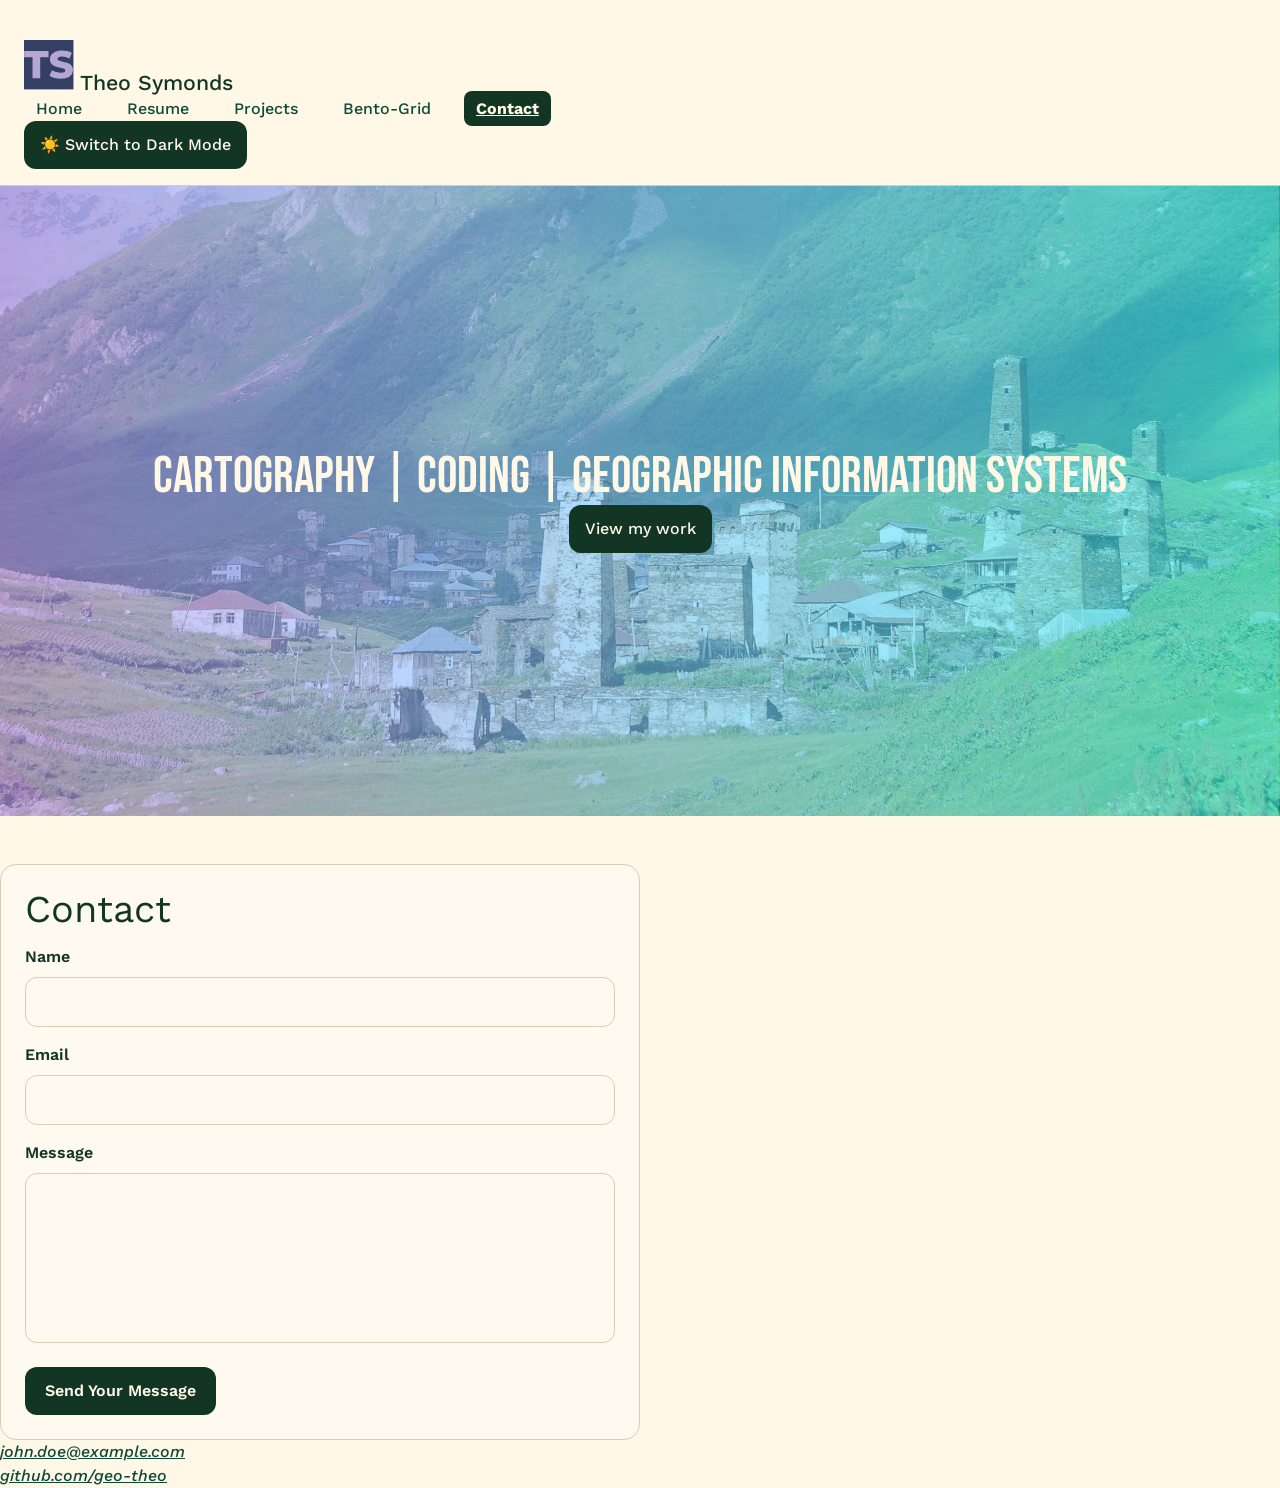
==== contact.html @ 36353e6b "desktop" ====
<!doctype html>
<html lang="en">
  <head>
    <meta charset="UTF-8" />
    <meta name="viewport" content="width=device-width, initial-scale=1.0" />
    <link rel="stylesheet" href="./styles/style.css" />
    <script src="./scripts/theme.js" defer></script>
    <title>Contact - Theo Symonds Portfolio</title>
  </head>

  <body>
    <a href="#main-content" class="skip-link">Skip to main content</a>

    <header id="page-header">
      <a href="index.html" class="logo">
        <img
          src="images/html_logo_TS.svg"
          width="50"
          height="50"
          alt="Logo image with initials TS"
        />
        <span>Theo Symonds</span>
      </a>

      <nav aria-label="Primary navigation">
        <ul>
          <li><a href="index.html">Home</a></li>
          <li><a href="resume.html">Resume</a></li>
          <li><a href="project.html">Projects</a></li>
          <li><a href="bento-grid.html">Bento-Grid</a></li>
          <li><a href="contact.html" aria-current="page">Contact</a></li>
        </ul>
      </nav>

      <button id="theme-toggle" type="button">Switch to Dark Mode</button>
    </header>

    <main id="main-content">
      <section id="hero">
        <p class="display-text">
          Cartography | Coding | Geographic Information Systems
        </p>
        <button>View my work</button>
      </section>

      <section class="page-section">
        <h1>Contact</h1>

        <form class="contact-form" action="#" method="post">
          <div>
            <label for="contact-name">Name</label>
            <input type="text" id="contact-name" name="name" required />
          </div>

          <div>
            <label for="contact-email">Email</label>
            <input type="email" id="contact-email" name="email" required />
          </div>

          <div>
            <label for="contact-message">Message</label>
            <textarea
              id="contact-message"
              name="message"
              rows="6"
              required
            ></textarea>
          </div>

          <button type="submit">Send Your Message</button>
        </form>
      </section>
    </main>

    <footer>
      <address>
        <a href="mailto:john.doe@example.com"> john.doe@example.com </a><br />
        <a href="https://github.com/geo-theo"> github.com/geo-theo </a>
      </address>
    </footer>
  </body>
</html>
---- styles/style.css ----
@import url("https://fonts.googleapis.com/css2?family=Bebas+Neue&family=Work+Sans:wght@400;500;600&display=swap");

:root {
  --page-bg: #fff8e7;
  --text: #123524;
  --heading: #123524;
  --link: #0f4a38;
  --button-bg: #123524;
  --button-text: #fff8e7;
  --header-bg: #fff8e7;
  --header-border: #d8cdb5;
  --nav-hover-bg: #f2ead7;
  --nav-current-bg: #123524;
  --nav-current-text: #fff8e7;
  --section-border: #d8cdb5;
  --section-bg: #fffaf0;
  --form-label: #123524;
  --input-bg: #fffaf0;
  --input-text: #123524;
  --input-border: #d8cdb5;
  --table-bg: #fffaf0;
  --table-text: #123524;
  --table-border: #d8cdb5;
  --table-head-bg: #f2ead7;
  --table-head-text: #123524;
  --project-card-bg: #fffaf0;
  --project-card-border: #d8cdb5;
  --project-card-text: #123524;
  --modal-backdrop: rgba(18, 53, 36, 0.72);
}

body.dark {
  --page-bg: #123524;
  --text: #fff8e7;
  --heading: #fff8e7;
  --link: #fff8e7;
  --button-bg: #fff8e7;
  --button-text: #123524;
  --header-bg: #123524;
  --header-border: #2f5d48;
  --nav-hover-bg: #1c4a35;
  --nav-current-bg: #fff8e7;
  --nav-current-text: #123524;
  --section-border: #2f5d48;
  --section-bg: #0f2d20;
  --form-label: #fff8e7;
  --input-bg: #fff8e7;
  --input-text: #123524;
  --input-border: #d8cdb5;
  --table-bg: #0f2d20;
  --table-text: #fff8e7;
  --table-border: #2f5d48;
  --table-head-bg: #0a2419;
  --table-head-text: #fff8e7;
  --project-card-bg: #0f2d20;
  --project-card-border: #2f5d48;
  --project-card-text: #fff8e7;
  --modal-backdrop: rgba(6, 22, 15, 0.82);
}

html {
  font-size: 16px; /* sets the root font size */
  box-sizing: border-box; /* Sets global default for box model */
  background-color: var(--page-bg);
}

*,
*::before,
*::after {
  box-sizing: inherit; /* Tells everything to inherit border-box by default */
}

* {
  margin: 0; /* remove default margin */
}

body {
  min-height: 100vh;
  background-color: var(--page-bg);
  color: var(--text);
  font-size: 1rem; /* 1rem equals 16px */
  line-height: 1.5rem;
  font-family: "Work Sans", Helvetica, Arial, sans-serif;
  -webkit-font-smoothing: antialiased; /* Improve text rendering */
}

input,
button,
textarea,
select {
  font: inherit; /* form controls inherit fonts */
}

p,
h1,
h2,
h3,
h4,
h5,
h6 {
  overflow-wrap: break-word; /* Avoid text overflows */
}

h1,
h2,
h3,
h4,
h5,
h6 {
  color: var(--heading);
  font-family: Poppins, "Work Sans", Helvetica, Arial, sans-serif;
  text-wrap: balance;
}

h1 {
  font-size: 2.36875rem;
  font-weight: 400;
  line-height: 2.5rem;
  margin-bottom: 1rem;
}

h2 {
  font-size: 1.77688rem;
  font-weight: 500;
  line-height: 2rem;
  margin-bottom: 0.75rem;
}

h3 {
  font-size: 1.33313rem;
  font-weight: 600;
  line-height: 1.5rem;
  margin-bottom: 0.5rem;
}

h4 {
  font-size: 1rem;
  font-weight: 600;
  line-height: 1.25rem;
  text-transform: uppercase;
}

p {
  text-wrap: pretty;
}

a {
  color: var(--link);
  font-weight: 500;
}

button {
  padding: 0.75rem 1rem;
  background-color: var(--button-bg);
  color: var(--button-text);
  border-radius: 0.75rem;
  border: none;
  font-weight: 500;
}

.display-text {
  font-family: "Bebas Neue", "Work Sans", Helvetica, Arial, sans-serif;
  font-size: 3.1575rem;
  font-weight: 400;
  line-height: 3.5rem;
}

section.page-section {
  padding: 1.5rem;
  border-radius: 1rem;
  border: 1px solid var(--section-border);
  background-color: var(--section-bg);
  margin: 1 auto 1rem auto;
  width: 50%;
  max-width: 1080px;
}

#page-header {
  padding: 1rem 1.5rem;

  position: sticky;
  top: 0;
  z-index: 1000;

  background-color: var(--header-bg);
  border-bottom: 1px solid var(--header-border);
}

#page-header .logo {
  color: var(--heading);
  font-family: Poppins, "Work Sans", Helvetica, Arial, sans-serif;
  text-decoration: none;
  font-size: 1.3333rem;
}

#hero {
  background-image: url("../images/header_hero.jpg");
  background-size: cover;
  background-position: center;

  height: 70vh;

  display: flex;
  flex-direction: column;
  justify-content: center;
  align-items: center;

  text-align: center;
  color: #fff8e7;

  margin-bottom: 3rem;
}

#page-header img {
  height: 50px;
  width: auto;
}

#page-header nav ul {
  list-style: none;
  padding: 0;
}

#page-header nav li {
  display: inline-block;
  margin-right: 1rem;
}

#page-header nav a {
  text-decoration: none;
  color: var(--link);
  padding: 0.5rem 0.75rem;
  border-radius: 0.5rem;
}

#page-header nav a:hover {
  background-color: var(--nav-hover-bg);
}

#page-header {
  padding: 1rem 1.5rem;
}

/* Resume page spacing */
.resume h1 {
  margin-bottom: 1.5rem;
}
.resume h2 {
  margin-top: 2rem;
  margin-bottom: 0.75rem;
}
.resume h3 {
  margin-top: 1rem;
  margin-bottom: 0.5rem;
}

.resume p {
  margin-bottom: 0.5rem;
}

.resume ul {
  margin-top: 0.5rem;
  margin-left: 1.25rem;
  margin-bottom: 1rem;
}

.resume li {
  margin-bottom: 0.25rem;
}

.resume > section {
  margin-bottom: 2rem;
}

.resume {
  color: var(--text);
}

/* =========================
   CONTACT FORM (fix labels + alignment)
   ========================= */

.contact-form {
  max-width: 600px;
}

.contact-form div {
  margin-bottom: 1rem;
}

.contact-form label {
  display: block;
  color: var(--form-label);
  font-weight: 600;
  margin-bottom: 0.5rem;
}

.contact-form input,
.contact-form textarea {
  display: block;
  width: 100%;
  padding: 0.75rem;
  border: 1px solid var(--input-border);
  border-radius: 0.75rem;
  background: var(--input-bg);
  color: var(--input-text);
}

.contact-form textarea {
  resize: none;
}

.contact-form button {
  margin-top: 0.5rem;
  background-color: var(--button-bg);
  color: var(--button-text);
  padding: 0.75rem 1.25rem;
  border-radius: 0.75rem;
  border: none;
  font-weight: 600;
  cursor: pointer;
}

.contact-form button:hover {
  background-color: var(--link);
}

/* Courses table */
.courses-table {
  width: 100%;
  border-collapse: collapse;
  margin-top: 1rem;

  background-color: var(--table-bg);
  color: var(--table-text);
}

.courses-table th,
.courses-table td {
  border: 1px solid var(--table-border);
  padding: 0.75rem;
  vertical-align: top;
}

/* Header row */
.courses-table thead th {
  background-color: var(--table-head-bg);
  color: var(--table-head-text);
  text-align: left;
}

/* Row headers (course names) */
.courses-table tbody th {
  font-weight: 600;
  color: var(--table-text);
}

/* Projects section */
.projects-section {
  width: min(100% - 2rem, 1080px);
  margin: 0 auto 3rem;
}

.projects-section h1 {
  margin-bottom: 1.5rem;
}

.projects-grid {
  display: grid;
  grid-template-columns: repeat(3, minmax(0, 1fr));
  gap: 1.25rem;
}

.project-card {
  background-color: var(--project-card-bg);
  border: 1px solid var(--project-card-border);
  border-radius: 1rem;
  padding: 1.25rem;
  margin-bottom: 1rem;
}

.project-card h2,
.project-card h3 {
  margin-bottom: 0.5rem;
}

.project-card p {
  margin-bottom: 0.75rem;
  color: var(--project-card-text);
}

.project-modal-button {
  width: 100%;
  margin-top: 0.75rem;
  cursor: pointer;
}

.project-link {
  color: var(--link);
  text-decoration: underline;
}

.project-link:hover {
  text-decoration: none;
}

.project-img {
  width: 100%;
  height: auto;
  border-radius: 0.75rem;
  margin: 0.75rem 0;
  display: block;
}

.project-modal {
  width: min(100% - 2rem, 720px);
  max-height: 90vh;
  padding: 0;
  border: none;
  border-radius: 1rem;
  background: transparent;
  color: var(--text);
}

.project-modal::backdrop {
  background: var(--modal-backdrop);
}

.modal-card {
  position: relative;
  max-height: 90vh;
  overflow: auto;
  padding: 1.5rem;
  background-color: var(--project-card-bg);
  border: 1px solid var(--project-card-border);
  border-radius: 1rem;
}

.modal-close {
  position: absolute;
  top: 0.75rem;
  right: 0.75rem;
  width: 2.5rem;
  height: 2.5rem;
  padding: 0;
  border-radius: 999px;
  font-size: 1.5rem;
  line-height: 1;
  cursor: pointer;
}

.modal-img {
  display: block;
  width: 100%;
  aspect-ratio: 16 / 9;
  object-fit: cover;
  border-radius: 0.75rem;
  margin-bottom: 1.25rem;
}

.modal-card h2 {
  padding-right: 3rem;
}

.modal-card p,
.modal-card li {
  color: var(--project-card-text);
}

.modal-card ul {
  margin-top: 1rem;
  margin-left: 1.25rem;
}

.modal-card li {
  margin-bottom: 0.5rem;
}

/* =========================
   BENTO GRID
   ========================= */

/* BENTO GRID (desktop layout) */
.bento-grid {
  display: grid;
  gap: 18px;

  /* 4 columns gives you the "quarter" concept cleanly */
  grid-template-columns: repeat(4, 1fr);
  grid-auto-rows: 140px;

  /* Named layout */
  grid-template-areas:
    "left  sq1   sq2   right"
    "left  horiz horiz right"
    "left  bigsq recta right"
    "left  bigsq rectb right";
}

/* Each tile clips the image */
.bento-item {
  overflow: hidden;
  border-radius: 18px; /* optional */
}

/* The key: images fill tiles with no white space */
.bento-item img {
  width: 100%;
  height: 100%;
  display: block;
  object-fit: cover;
  object-position: center;
}

/* Map items to grid areas */
.left-vert {
  grid-area: left;
}
.sq1 {
  grid-area: sq1;
}
.sq2 {
  grid-area: sq2;
}
.horiz {
  grid-area: horiz;
}
.right-vert {
  grid-area: right;
}

.big-sq {
  grid-area: bigsq;
}
.rect-a {
  grid-area: recta;
}
.rect-b {
  grid-area: rectb;
}

/* Responsive: collapse to a simple, good-looking flow */
@media (max-width: 900px) {
  .projects-grid {
    grid-template-columns: repeat(2, minmax(0, 1fr));
  }

  .bento-grid {
    grid-template-columns: repeat(2, 1fr);
    grid-auto-rows: 160px;
    grid-template-areas: none;
  }

  /* Let items auto-flow, but keep some visual hierarchy */
  .left-vert,
  .right-vert,
  .horiz {
    grid-column: span 2;
  }

  .big-sq {
    grid-column: span 2;
    grid-auto-rows: 220px;
  }
}

@media (max-width: 520px) {
  .projects-grid {
    grid-template-columns: 1fr;
  }

  .bento-grid {
    grid-template-columns: 1fr;
    grid-auto-rows: 180px;
  }

  .left-vert,
  .right-vert,
  .horiz,
  .big-sq {
    grid-column: span 1;
  }
}

/* Skip link */
.skip-link {
  visibility: hidden;
}

.skip-link:focus {
  visibility: visible;
}

/* Aria Label */
#page-header nav a[aria-current="page"] {
  font-weight: 700;
  text-decoration: underline;
  background-color: var(--nav-current-bg);
  color: var(--nav-current-text);
}

/* Reduced Motion */
@media (prefers-reduced-motion: reduce) {
  * {
    animation-duration: 0.01ms !important;
    animation-iteration-count: 1 !important;
    animation-delay: 0.01ms !important;
    transition-duration: 0.01ms !important;
    transition-delay: 0.01ms !important;
    scroll-behavior: auto !important;
  }
}
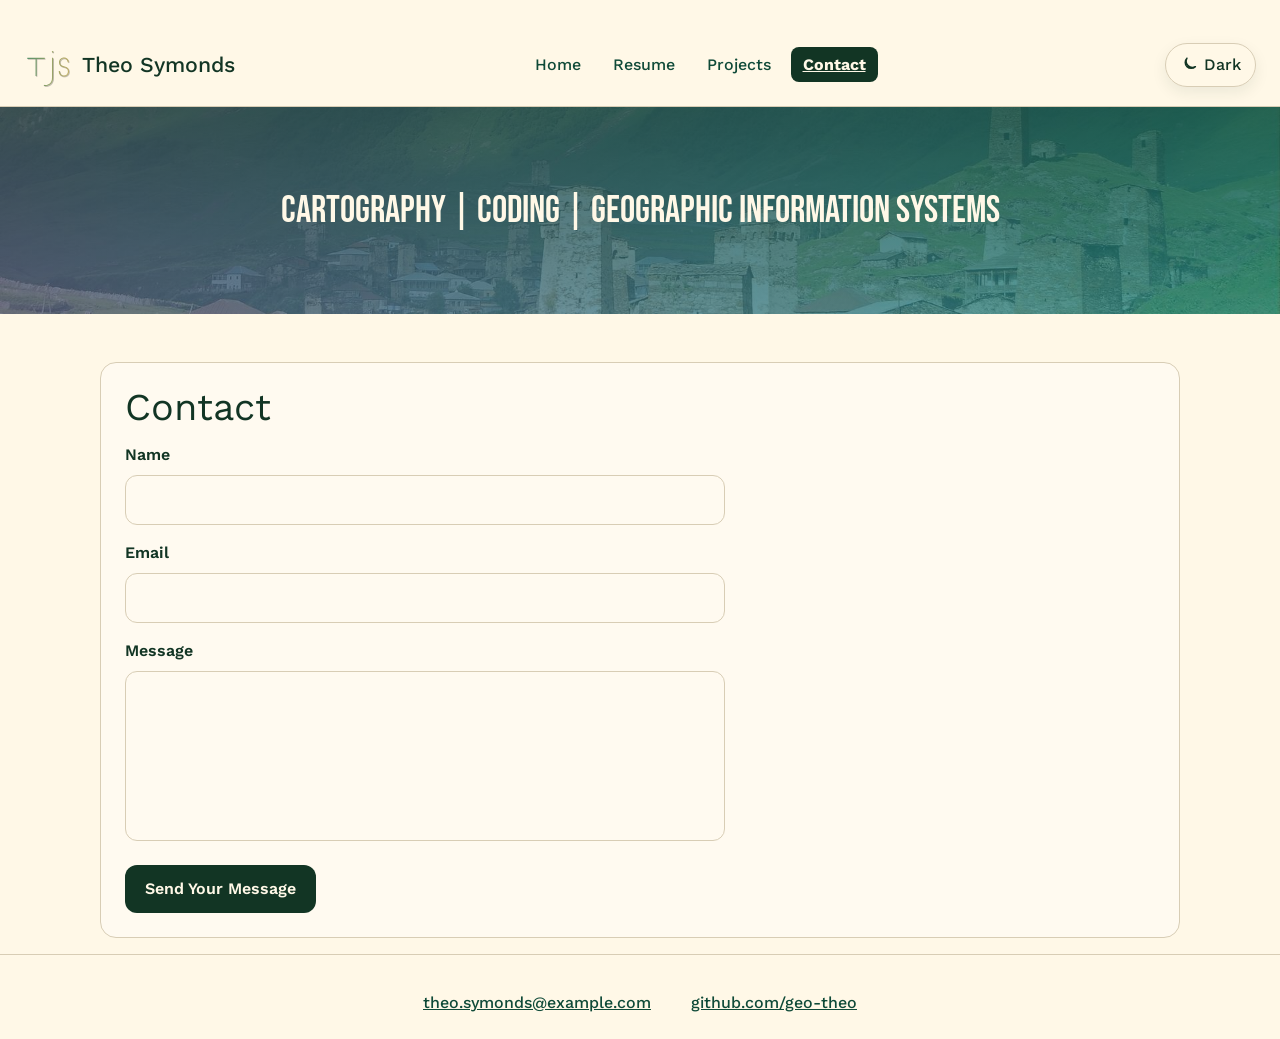
==== commit 8a466ba9: "web upload" ====
--- a/contact.html
+++ b/contact.html
@@ -27,12 +27,11 @@
           <li><a href="index.html">Home</a></li>
           <li><a href="resume.html">Resume</a></li>
           <li><a href="project.html">Projects</a></li>
-          <li><a href="bento-grid.html">Bento-Grid</a></li>
           <li><a href="contact.html" aria-current="page">Contact</a></li>
         </ul>
       </nav>
 
-      <button id="theme-toggle" type="button">Switch to Dark Mode</button>
+      <button id="theme-toggle" type="button">Theme</button>
     </header>
 
     <main id="main-content">
@@ -40,7 +39,6 @@
         <p class="display-text">
           Cartography | Coding | Geographic Information Systems
         </p>
-        <button>View my work</button>
       </section>
 
       <section class="page-section">
@@ -74,7 +72,7 @@
 
     <footer>
       <address>
-        <a href="mailto:john.doe@example.com"> john.doe@example.com </a><br />
+        <a href="mailto:theo.symonds@example.com"> theo.symonds@example.com </a><br />
         <a href="https://github.com/geo-theo"> github.com/geo-theo </a>
       </address>
     </footer>
--- a/styles/style.css
+++ b/styles/style.css
@@ -1,4 +1,4 @@
-@import url("https://fonts.googleapis.com/css2?family=Bebas+Neue&family=Work+Sans:wght@400;500;600&display=swap");
+@import url("https://fonts.googleapis.com/css2?family=Bebas+Neue&family=Parisienne&family=Work+Sans:wght@400;500;600&display=swap");
 
 :root {
   --page-bg: #fff8e7;
@@ -149,20 +149,70 @@
   font-weight: 500;
 }
 
-button {
+button,
+.button {
+  display: inline-block;
   padding: 0.75rem 1rem;
   background-color: var(--button-bg);
   color: var(--button-text);
   border-radius: 0.75rem;
   border: none;
   font-weight: 500;
+  text-align: center;
+  text-decoration: none;
+  cursor: pointer;
+}
+
+button:hover,
+.button:hover {
+  filter: brightness(1.1);
+}
+
+#theme-toggle {
+  display: inline-flex;
+  align-items: center;
+  gap: 0.45rem;
+  padding: 0.55rem 0.85rem;
+  background-color: transparent;
+  color: var(--text);
+  border: 1px solid var(--header-border);
+  border-radius: 999px;
+  box-shadow: 0 0.35rem 0.9rem rgba(18, 53, 36, 0.08);
+}
+
+#theme-toggle:hover {
+  background-color: var(--nav-hover-bg);
+  filter: none;
+  transform: translateY(-1px);
+}
+
+.theme-toggle-icon {
+  width: 1.1rem;
+  height: 1.1rem;
+  fill: none;
+  stroke: currentColor;
+  stroke-width: 2;
+  stroke-linecap: round;
+  stroke-linejoin: round;
+}
+
+a:focus-visible,
+button:focus-visible {
+  outline: 3px solid #ffbf47;
+  outline-offset: 3px;
+}
+
+.button-secondary {
+  background-color: var(--page-bg);
+  color: var(--text);
+  border: 2px solid var(--text);
 }
 
 .display-text {
   font-family: "Bebas Neue", "Work Sans", Helvetica, Arial, sans-serif;
-  font-size: 3.1575rem;
+  font-size: 2.36875rem;
   font-weight: 400;
-  line-height: 3.5rem;
+  line-height: 2.75rem;
 }
 
 section.page-section {
@@ -170,8 +220,8 @@
   border-radius: 1rem;
   border: 1px solid var(--section-border);
   background-color: var(--section-bg);
-  margin: 1 auto 1rem auto;
-  width: 50%;
+  margin: 1rem auto;
+  width: min(100% - 2rem, 1080px);
   max-width: 1080px;
 }
 
@@ -184,9 +234,18 @@
 
   background-color: var(--header-bg);
   border-bottom: 1px solid var(--header-border);
+
+  display: flex;
+  align-items: center;
+  justify-content: space-between;
+  gap: 1rem;
+  flex-wrap: wrap;
 }
 
 #page-header .logo {
+  display: flex;
+  align-items: center;
+  gap: 0.5rem;
   color: var(--heading);
   font-family: Poppins, "Work Sans", Helvetica, Arial, sans-serif;
   text-decoration: none;
@@ -194,11 +253,16 @@
 }
 
 #hero {
-  background-image: url("../images/header_hero.jpg");
+  background-image: linear-gradient(
+      rgba(18, 53, 36, 0.7),
+      rgba(18, 53, 36, 0.45)
+    ),
+    url("../images/header_hero.jpg");
   background-size: cover;
   background-position: center;
 
-  height: 70vh;
+  min-height: 23vh;
+  padding: 1.5rem;
 
   display: flex;
   flex-direction: column;
@@ -211,19 +275,57 @@
   margin-bottom: 3rem;
 }
 
+#hero.home-hero {
+  min-height: 70vh;
+  padding: 3rem 1.5rem;
+}
+
+#hero h1 {
+  color: #fff8e7;
+  font-size: 4.20875rem;
+  font-weight: 600;
+  line-height: 4.5rem;
+  margin-bottom: 1rem;
+}
+
+.eyebrow {
+  color: #fff8e7;
+  font-family: "Bebas Neue", "Work Sans", Helvetica, Arial, sans-serif;
+  font-size: 2.36875rem;
+  line-height: 2.75rem;
+  margin-bottom: 0.75rem;
+}
+
+.hero-summary {
+  max-width: 680px;
+  color: #fff8e7;
+  font-size: 1.125rem;
+  line-height: 1.75rem;
+  margin-bottom: 1.5rem;
+}
+
+.hero-actions {
+  display: flex;
+  flex-wrap: wrap;
+  justify-content: center;
+  gap: 1rem;
+}
+
 #page-header img {
   height: 50px;
   width: auto;
 }
 
 #page-header nav ul {
+  display: flex;
+  flex-wrap: wrap;
+  gap: 0.5rem;
   list-style: none;
   padding: 0;
 }
 
 #page-header nav li {
-  display: inline-block;
-  margin-right: 1rem;
+  display: block;
 }
 
 #page-header nav a {
@@ -241,39 +343,242 @@
   padding: 1rem 1.5rem;
 }
 
-/* Resume page spacing */
+.home-section {
+  width: min(100% - 2rem, 1080px);
+  margin: 0 auto 3rem;
+  padding: 1.5rem;
+  background-color: var(--section-bg);
+  border: 1px solid var(--section-border);
+  border-radius: 1rem;
+}
+
+.home-section p {
+  max-width: 760px;
+}
+
+.home-section h2 {
+  text-align: center;
+}
+
+.about-quote-section {
+  width: min(100% - 2rem, 1080px);
+  margin: 0 auto 3rem;
+  padding: 3rem 0;
+  text-align: center;
+  overflow: hidden;
+}
+
+.about-quote-section h2 {
+  margin-bottom: 1.25rem;
+}
+
+.about-layout {
+  display: grid;
+  grid-template-columns: 11rem minmax(0, 1fr) 12rem;
+  align-items: center;
+  gap: 1.5rem;
+}
+
+.about-quote-section blockquote {
+  min-width: 0;
+  margin: 0 auto;
+  padding: 1rem 0;
+}
+
+.about-graphic {
+  display: block;
+  width: 100%;
+  max-height: 24rem;
+  object-fit: contain;
+  pointer-events: none;
+  user-select: none;
+}
+
+.about-graphic-left {
+  justify-self: end;
+}
+
+.about-graphic-right {
+  justify-self: start;
+}
+
+.about-quote-section p {
+  color: var(--text);
+  font-family: "Parisienne", cursive;
+  font-size: 2.35rem;
+  font-weight: 400;
+  line-height: 3rem;
+  max-width: none;
+  text-shadow:
+    0 0 8px rgba(255, 191, 71, 0.55),
+    0 0 18px rgba(255, 191, 71, 0.35);
+}
+
+body.dark .about-quote-section p {
+  text-shadow:
+    0 0 8px rgba(255, 248, 231, 0.45),
+    0 0 18px rgba(255, 191, 71, 0.28);
+}
+
+.featured-projects-grid {
+  display: grid;
+  grid-template-columns: repeat(3, minmax(0, 1fr));
+  gap: 1.25rem;
+}
+
+.featured-projects-grid .project-card {
+  display: flex;
+  flex-direction: column;
+}
+
+.featured-projects-grid .project-card .button {
+  margin-top: auto;
+}
+
+.skills-list {
+  display: flex;
+  flex-wrap: wrap;
+  gap: 0.75rem;
+  list-style: none;
+  padding: 0;
+}
+
+.skills-list li {
+  display: flex;
+  align-items: center;
+  gap: 0.75rem;
+  padding: 0.85rem 1.1rem;
+  background-color: var(--page-bg);
+  border: 1px solid var(--section-border);
+  border-radius: 0.75rem;
+  font-weight: 600;
+  box-shadow: 0 0.5rem 1.25rem rgba(18, 53, 36, 0.08);
+}
+
+.skill-logo {
+  display: block;
+  width: 2.75rem;
+  height: 2.75rem;
+  object-fit: contain;
+  flex: 0 0 auto;
+}
+
+.skill-logo-monochrome {
+  padding: 0.35rem;
+  background-color: #fff8e7;
+  border-radius: 0.65rem;
+}
+
+footer {
+  padding: 1.5rem;
+  text-align: center;
+  background-color: var(--header-bg);
+  border-top: 1px solid var(--header-border);
+}
+
+footer address {
+  display: flex;
+  flex-wrap: wrap;
+  justify-content: center;
+  gap: 0.75rem 1.25rem;
+  margin-top: 0.75rem;
+  font-style: normal;
+}
+
+/* Resume accordion */
+section.page-section.resume {
+  background-color: transparent;
+  border: none;
+  border-radius: 0;
+  color: var(--text);
+}
+
 .resume h1 {
   margin-bottom: 1.5rem;
-}
-.resume h2 {
-  margin-top: 2rem;
+  text-align: center;
+}
+
+.resume-accordion {
+  display: grid;
+  gap: 1rem;
+}
+
+.accordion-panel {
+  background-color: var(--page-bg);
+  border: 1px solid var(--section-border);
+  border-radius: 1rem;
+  box-shadow: 0 0.5rem 1.25rem rgba(18, 53, 36, 0.08);
+  overflow: hidden;
+}
+
+.accordion-panel summary {
+  display: flex;
+  align-items: center;
+  justify-content: space-between;
+  gap: 1rem;
+  padding: 1rem 1.25rem;
+  color: var(--heading);
+  font-family: Poppins, "Work Sans", Helvetica, Arial, sans-serif;
+  font-size: 1.33313rem;
+  font-weight: 600;
+  cursor: pointer;
+  list-style: none;
+}
+
+.accordion-panel summary::-webkit-details-marker {
+  display: none;
+}
+
+.accordion-panel summary::after {
+  content: "+";
+  display: grid;
+  place-items: center;
+  width: 2rem;
+  height: 2rem;
+  border-radius: 999px;
+  background-color: var(--button-bg);
+  color: var(--button-text);
+  flex: 0 0 auto;
+}
+
+.accordion-panel[open] summary::after {
+  content: "-";
+}
+
+.accordion-panel summary:hover {
+  background-color: var(--nav-hover-bg);
+}
+
+.accordion-panel summary:focus-visible {
+  outline: 3px solid #ffbf47;
+  outline-offset: -3px;
+}
+
+.accordion-body {
+  padding: 0 1.25rem 1.25rem;
+}
+
+.accordion-body h2 {
+  font-size: 1.33313rem;
+  line-height: 1.75rem;
   margin-bottom: 0.75rem;
 }
-.resume h3 {
-  margin-top: 1rem;
+
+.accordion-body p {
   margin-bottom: 0.5rem;
 }
 
-.resume p {
-  margin-bottom: 0.5rem;
-}
-
-.resume ul {
+.accordion-body ul:not(.skills-list) {
   margin-top: 0.5rem;
   margin-left: 1.25rem;
-  margin-bottom: 1rem;
-}
-
-.resume li {
+}
+
+.accordion-body li {
   margin-bottom: 0.25rem;
 }
 
-.resume > section {
-  margin-bottom: 2rem;
-}
-
-.resume {
-  color: var(--text);
+.table-scroll {
+  overflow-x: auto;
 }
 
 /* =========================
@@ -377,6 +682,7 @@
   border-radius: 1rem;
   padding: 1.25rem;
   margin-bottom: 1rem;
+  box-shadow: 0 0.5rem 1.25rem rgba(18, 53, 36, 0.08);
 }
 
 .project-card h2,
@@ -413,8 +719,11 @@
 }
 
 .project-modal {
+  position: fixed;
+  inset: 0;
   width: min(100% - 2rem, 720px);
   max-height: 90vh;
+  margin: auto;
   padding: 0;
   border: none;
   border-radius: 1rem;
@@ -480,6 +789,15 @@
    BENTO GRID
    ========================= */
 
+#bento {
+  width: min(100% - 2rem, 1080px);
+  margin: 0 auto 3rem;
+}
+
+#bento h2 {
+  margin-bottom: 1.25rem;
+}
+
 /* BENTO GRID (desktop layout) */
 .bento-grid {
   display: grid;
@@ -541,14 +859,37 @@
 
 /* Responsive: collapse to a simple, good-looking flow */
 @media (max-width: 900px) {
-  .projects-grid {
+  .projects-grid,
+  .featured-projects-grid {
     grid-template-columns: repeat(2, minmax(0, 1fr));
+  }
+
+  .about-quote-section {
+    padding: 3rem 0;
+  }
+
+  .about-layout {
+    grid-template-columns: 8rem minmax(0, 1fr) 8rem;
+    gap: 1rem;
+  }
+
+  .about-graphic {
+    max-height: 15rem;
+  }
+
+  .about-quote-section p {
+    font-size: 2rem;
+    line-height: 2.6rem;
   }
 
   .bento-grid {
     grid-template-columns: repeat(2, 1fr);
     grid-auto-rows: 160px;
     grid-template-areas: none;
+  }
+
+  .bento-item {
+    grid-area: auto;
   }
 
   /* Let items auto-flow, but keep some visual hierarchy */
@@ -560,12 +901,43 @@
 
   .big-sq {
     grid-column: span 2;
-    grid-auto-rows: 220px;
+    grid-row: span 2;
   }
 }
 
 @media (max-width: 520px) {
-  .projects-grid {
+  #hero h1 {
+    font-size: 3.1575rem;
+    line-height: 3.5rem;
+  }
+
+  .eyebrow {
+    font-size: 1.77688rem;
+    line-height: 2.25rem;
+  }
+
+  .about-quote-section {
+    padding: 2rem 0;
+  }
+
+  .about-layout {
+    grid-template-columns: 1fr;
+    gap: 0.75rem;
+  }
+
+  .about-quote-section p {
+    font-size: 2rem;
+    line-height: 2.6rem;
+  }
+
+  .about-graphic {
+    max-height: 8rem;
+    width: auto;
+    margin: 0 auto;
+  }
+
+  .projects-grid,
+  .featured-projects-grid {
     grid-template-columns: 1fr;
   }
 
